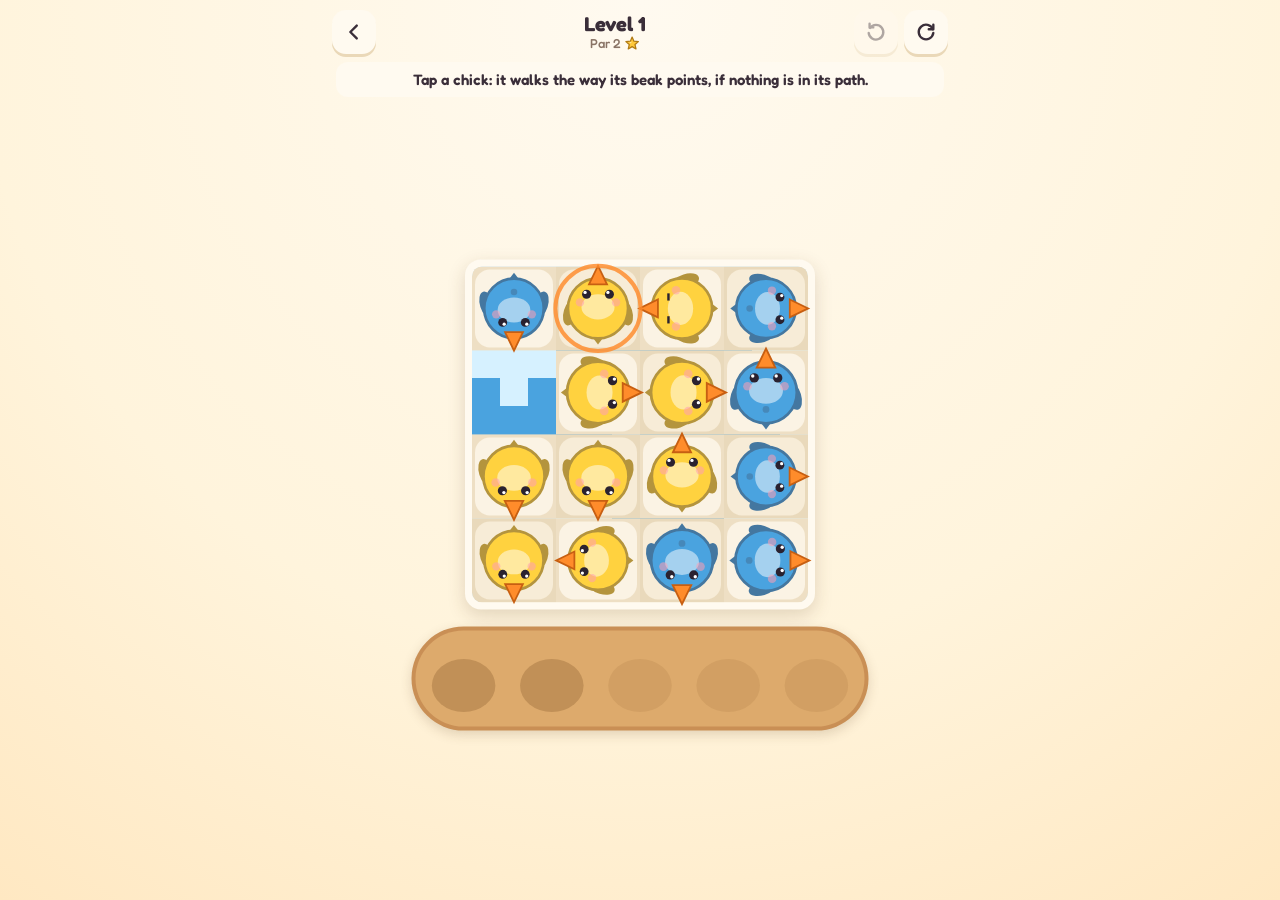
==== chirpout/index.html @ 83acff3e "Deploy studio a230baa" ====
<!doctype html>
<html lang="en">
  <head>
    <meta charset="utf-8" />
    <meta name="viewport" content="width=device-width, initial-scale=1, maximum-scale=1, user-scalable=no, viewport-fit=cover" />
    <meta name="theme-color" content="#fff4dc" />
    <meta name="description" content="Tap the chicks out of the grid. Three of a colour fly home together. A new puzzle every day." />
    <title>Chirpout: a daily chick puzzle</title>
    <link rel="icon" href="./icon.svg" type="image/svg+xml" />
    <script type="module" crossorigin src="./assets/index-IDaLjYB5.js"></script>
    <link rel="stylesheet" crossorigin href="./assets/index-CYpJweS8.css">
    <link rel="manifest" href="./manifest.webmanifest" />
    <link rel="apple-touch-icon" href="./apple-touch-icon.png" />
    <meta name="apple-mobile-web-app-title" content="Chirpout" />
    <meta name="apple-mobile-web-app-capable" content="yes" />
    <meta name="mobile-web-app-capable" content="yes" />
    <script>if ('serviceWorker' in navigator) addEventListener('load', () => navigator.serviceWorker.register('./sw.js'));</script>
  </head>
  <body>
    <div id="app">
      <header id="bar" hidden>
        <button id="btn-home" class="icon" aria-label="Menu">
          <svg viewBox="0 0 24 24"><path d="M15 5l-7 7 7 7" /></svg>
        </button>
        <div id="title"><span id="mode-label"></span><span id="sub-label"></span></div>
        <button id="btn-undo" class="icon" aria-label="Undo (Z)">
          <svg viewBox="0 0 24 24"><path d="M9 7H5V3" /><path d="M5.5 7.5A8 8 0 1 1 4 13" /></svg>
        </button>
        <button id="btn-restart" class="icon" aria-label="Restart (R)">
          <svg viewBox="0 0 24 24"><path d="M20 4v5h-5" /><path d="M19.5 9A8 8 0 1 0 20 13" /></svg>
        </button>
      </header>
      <p id="hint" hidden></p>
      <main id="stage"><canvas id="board"></canvas></main>

      <section id="home" hidden>
        <canvas id="logo" width="120" height="120"></canvas>
        <h1>Chirpout</h1>
        <p class="tag">Tap the chicks out. Three of a colour fly home.</p>
        <button id="btn-daily" class="big primary">
          <span class="t">Daily <b id="daily-num"></b></span><span class="s" id="daily-sub"></span>
        </button>
        <button id="btn-share-home" class="link" hidden>Share today's result</button>
        <button id="btn-journey" class="big"><span class="t">Journey</span><span class="s" id="journey-sub"></span></button>
        <div class="toggles">
          <label class="toggle"><span data-icon="leaf"></span>Calm<input type="checkbox" id="opt-calm" /><span class="switch"></span></label>
          <label class="toggle"><span data-icon="sound"></span>Sound<input type="checkbox" id="opt-sound" /><span class="switch"></span></label>
        </div>
        <p id="streak"></p>
        <p id="studio"></p>
      </section>

      <section id="panel" hidden>
        <div class="card">
          <h2 id="panel-title"></h2>
          <div id="panel-body"></div>
          <div id="panel-buttons"></div>
        </div>
      </section>
      <div id="toast" hidden></div>
    </div>
  </body>
</html>
---- chirpout/assets/index-CYpJweS8.css ----
@font-face{font-family:Fredoka;src:url(./fredoka-latin-DM6njrJ3.woff2)format("woff2");font-weight:400 700;font-display:block}:root{--ink:#3a2e39;--soft:#8a7466;--cream:#fff4dc;--accent:#ff8c2b;--accent-dark:#d8691a;color:var(--ink);font-family:Fredoka,ui-rounded,Segoe UI,system-ui,sans-serif;font-weight:500}*{box-sizing:border-box}html,body{background:radial-gradient(circle at 50% 0%, #fffaf0, var(--cream) 60%, #ffe8c2);-webkit-tap-highlight-color:transparent;-webkit-user-select:none;user-select:none;height:100%;margin:0;overflow:hidden}#app{max-width:640px;height:100dvh;padding:env(safe-area-inset-top) 0 env(safe-area-inset-bottom);flex-direction:column;margin:0 auto;display:flex}[hidden]{display:none!important}button{font:inherit;color:inherit;cursor:pointer;background:0 0;border:0}#bar{align-items:center;gap:6px;padding:10px 12px 4px;display:flex}#title{flex-direction:column;flex:1;align-items:center;line-height:1.1;display:flex}#mode-label{font-size:20px;font-weight:700}#sub-label{color:var(--soft);font-size:13px}.icon{background:#fffaf0;border-radius:14px;place-items:center;width:44px;height:44px;display:grid;box-shadow:0 3px #ead8b8}.icon:active{transform:translateY(2px);box-shadow:0 1px #ead8b8}.icon:disabled{opacity:.4;cursor:default}.icon svg{fill:none;width:22px;height:22px;stroke:var(--ink);stroke-width:2.6px;stroke-linecap:round;stroke-linejoin:round}#hint{text-align:center;background:#fffaf0;border-radius:12px;margin:4px 16px 0;padding:8px 12px;font-size:15px;font-weight:600;animation:.3s ease-out pop}#stage{flex:1;min-height:0;position:relative}#board{touch-action:none;position:absolute;inset:0}#home{background:radial-gradient(circle at 50% 30%, #fffaf0, var(--cream) 70%);z-index:5;flex-direction:column;justify-content:center;align-items:center;gap:12px;padding:24px;display:flex;position:fixed;inset:0}#home h1{letter-spacing:-1px;color:var(--accent);text-shadow:0 4px #f6c58f;margin:0;font-size:52px;font-weight:700}.tag{color:var(--soft);text-align:center;margin:0 0 12px}#logo{width:120px;height:120px;animation:2.4s ease-in-out infinite bob}.big{background:#fffaf0;border-radius:20px;flex-direction:column;align-items:center;width:min(320px,100%);padding:14px 20px;display:flex;box-shadow:0 5px #ead8b8}.big:active{transform:translateY(3px);box-shadow:0 2px #ead8b8}.big .t{font-size:22px;font-weight:700}.big .s{color:var(--soft);font-size:14px}.primary{background:var(--accent);color:#fff;box-shadow:0 5px 0 var(--accent-dark)}.primary:active{box-shadow:0 2px 0 var(--accent-dark)}.primary .s{color:#ffe6cf}.link{color:var(--accent-dark);margin-top:-4px;font-weight:700;text-decoration:underline}.toggles{gap:22px;margin-top:8px;font-weight:600;display:flex}.toggle{cursor:pointer;align-items:center;gap:7px;display:flex;position:relative}.toggle input{opacity:0;width:1px;height:1px;position:absolute}.switch{background:#e6d3ae;border-radius:13px;width:42px;height:26px;transition:background .15s;position:relative;box-shadow:inset 0 2px #784b2326}.switch:after{content:"";background:#fffaf0;border-radius:50%;width:20px;height:20px;transition:transform .15s cubic-bezier(.3,1.5,.5,1);position:absolute;top:3px;left:3px;box-shadow:0 2px #784b234d}.toggle input:checked+.switch{background:var(--accent)}.toggle input:checked+.switch:after{transform:translate(16px)}.toggle input:focus-visible+.switch{outline:3px solid var(--accent-dark);outline-offset:2px}.ico{vertical-align:-.25em;flex:none;width:1.25em;height:1.25em}#streak{min-height:1.2em;margin:0;font-weight:700}#panel{z-index:10;background:#3a2e3959;place-items:center;padding:20px;display:grid;position:fixed;inset:0}.card{text-align:center;background:#fffaf0;border-radius:24px;width:min(360px,100%);padding:22px;animation:.35s cubic-bezier(.2,1.4,.4,1) pop;position:relative;box-shadow:0 10px 30px #3a2e3940}.card.has-mascot{padding-top:44px}.mascot{width:84px;height:84px;animation:.9s ease-in-out .3s 2 hop;position:absolute;top:-46px;left:50%;transform:translate(-50%)}.card h2{margin:0 0 8px;font-size:32px;font-weight:700}#panel-body p{margin:6px 0}.stars{justify-content:center;gap:4px;margin:0 0 4px;display:flex}.stars .star{width:46px;height:46px}.stars .star-pop:nth-child(2) .star{width:56px;height:56px;margin-top:-8px}.star-pop{animation:.4s cubic-bezier(.3,1.6,.5,1) both star-in}.thumb{width:120px;height:120px;image-rendering:pixelated;border-radius:12px;margin:6px auto;display:block;box-shadow:0 4px #ead8b8}.stats{justify-content:center;gap:18px;margin:10px 0;display:flex}.stats div{color:var(--soft);flex-direction:column;font-size:13px;display:flex}.stats b{color:var(--ink);font-size:22px}.share-preview{white-space:pre-wrap;text-align:left;-webkit-user-select:text;user-select:text;background:#fff;border-radius:12px;margin:10px 0;padding:10px 12px;font-size:14px}#panel-buttons{flex-direction:column;align-items:center;gap:10px;margin-top:14px;display:flex}#panel-buttons .big{padding:12px 18px}#toast{left:50%;bottom:calc(24px + env(safe-area-inset-bottom));background:var(--ink);color:#fff;z-index:20;border-radius:14px;padding:10px 16px;font-weight:700;animation:.25s ease-out pop;position:fixed;transform:translate(-50%)}@keyframes pop{0%{opacity:0;transform:scale(.85)}}@keyframes bob{50%{transform:translateY(-6px)rotate(-4deg)}}@keyframes hop{30%{transform:translate(-50%,-10px)}55%{transform:translate(-50%)}}@keyframes star-in{0%{opacity:0;transform:scale(0)rotate(-40deg)}}#toast{animation-name:toast-in}@keyframes toast-in{0%{opacity:0;transform:translate(-50%,10px)}}.challenge-result{font-weight:700}.studio-link{color:var(--soft);align-items:center;gap:7px;margin-top:6px;font-weight:700;text-decoration:none;display:inline-flex}.studio-link:hover,.studio-link:focus-visible{color:var(--accent-dark)}#studio{margin:0}.studio-mark{border-radius:3px}
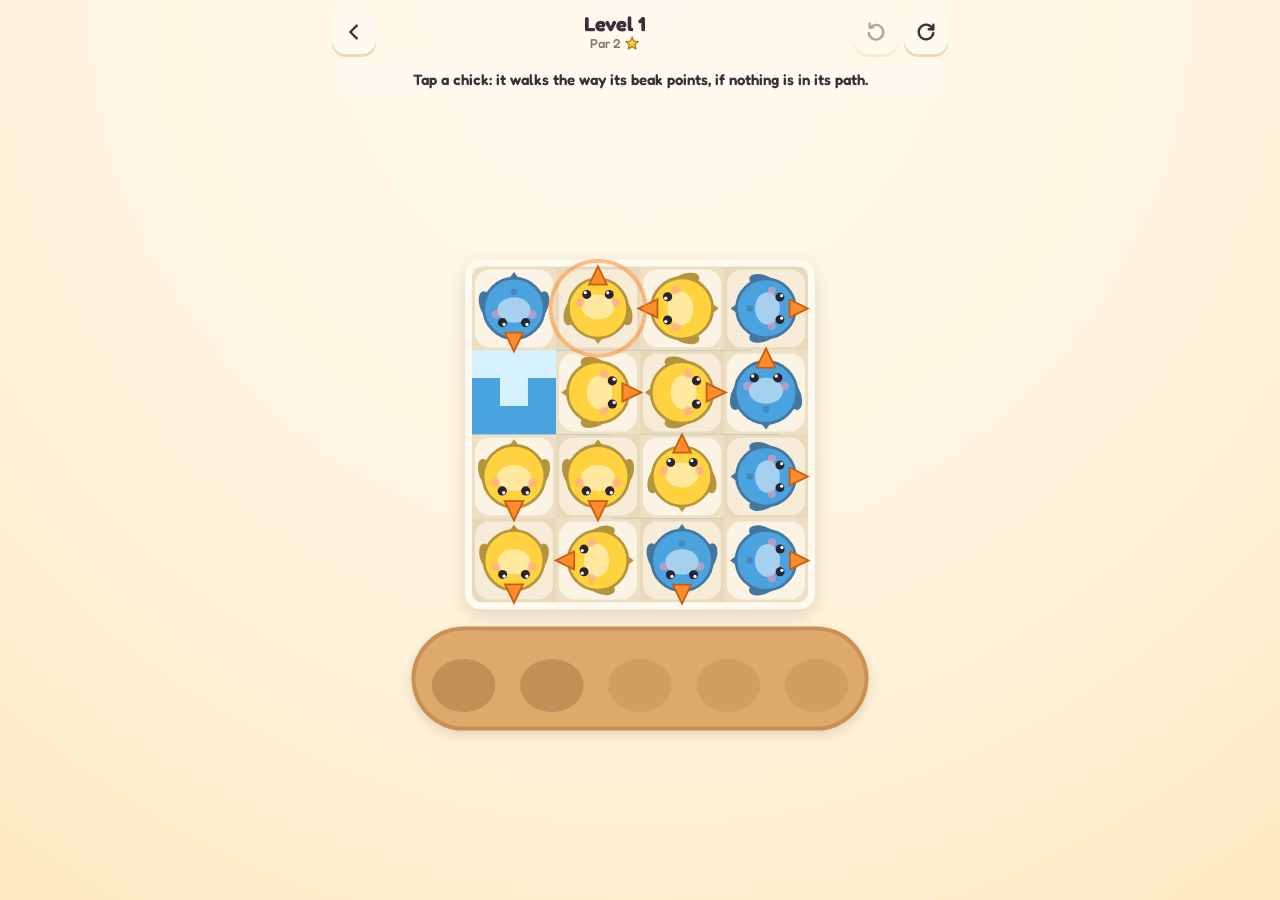
==== commit 191df4cd: "Deploy studio acd34e6" ====
--- a/chirpout/index.html
+++ b/chirpout/index.html
@@ -7,7 +7,7 @@
     <meta name="description" content="Tap the chicks out of the grid. Three of a colour fly home together. A new puzzle every day." />
     <title>Chirpout: a daily chick puzzle</title>
     <link rel="icon" href="./icon.svg" type="image/svg+xml" />
-    <script type="module" crossorigin src="./assets/index-IDaLjYB5.js"></script>
+    <script type="module" crossorigin src="./assets/index-Ch3zHy5V.js"></script>
     <link rel="stylesheet" crossorigin href="./assets/index-CYpJweS8.css">
     <link rel="manifest" href="./manifest.webmanifest" />
     <link rel="apple-touch-icon" href="./apple-touch-icon.png" />
